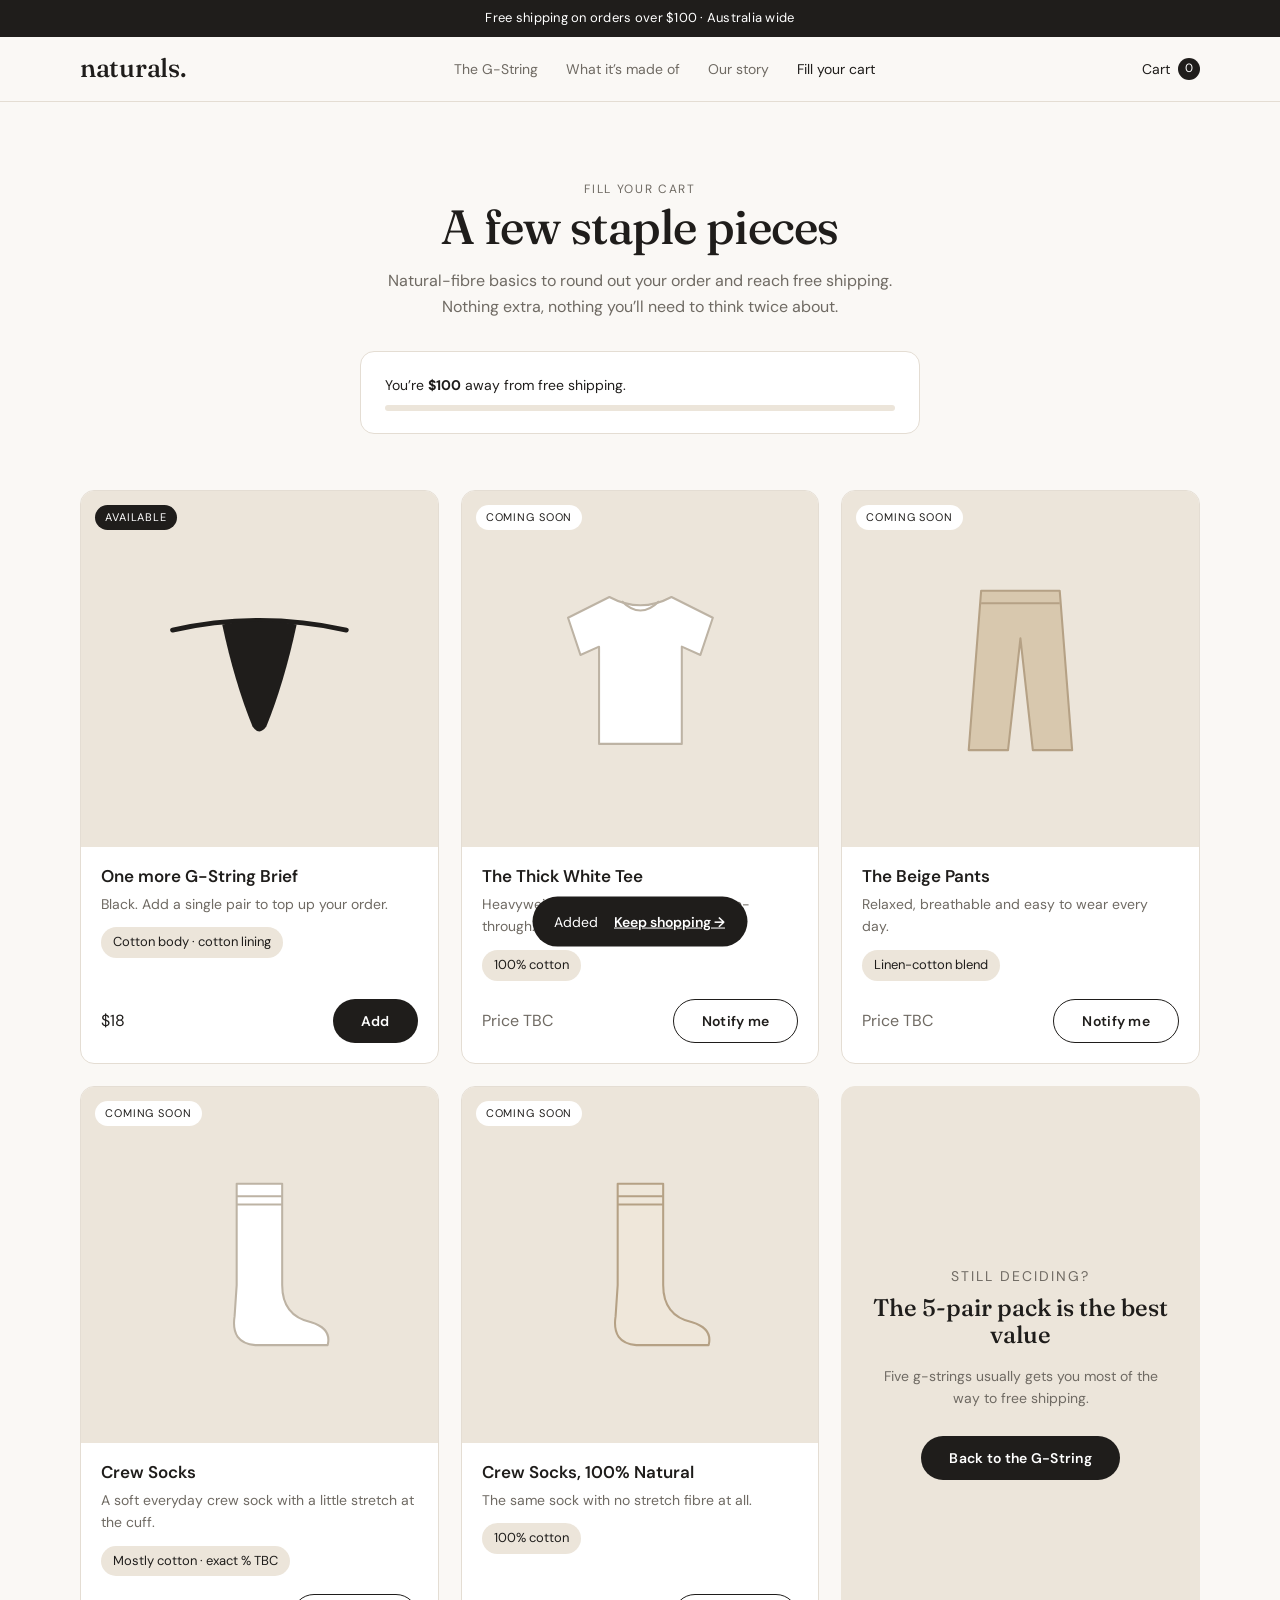
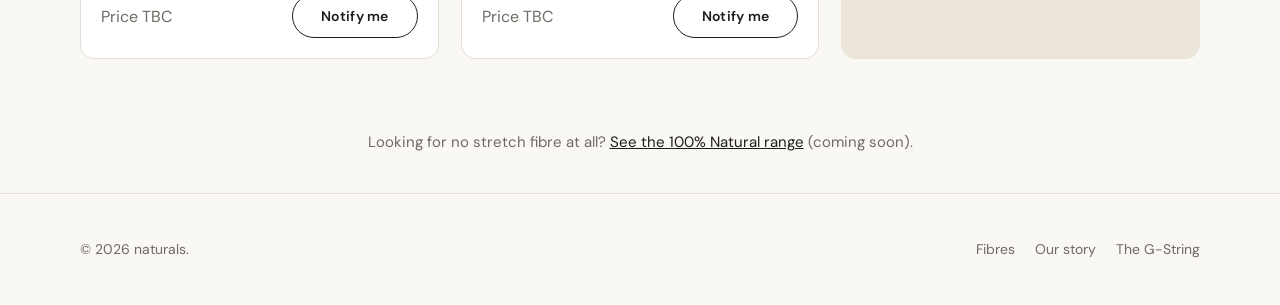
==== fill-your-cart.html @ 48fececc "Add main page and fill-your-cart page Co-Authored-By: Claude Opus 5.5 <noreply@anthropic.com> Claude" ====
<!doctype html>
<html lang="en-AU">
<head>
  <meta charset="utf-8">
  <meta name="viewport" content="width=device-width, initial-scale=1">
  <title>Fill your cart</title>
  <meta name="description" content="A few natural-fibre staple pieces to reach free shipping.">
  <link rel="preconnect" href="https://fonts.googleapis.com">
  <link rel="preconnect" href="https://fonts.gstatic.com" crossorigin>
  <link href="https://fonts.googleapis.com/css2?family=DM+Sans:wght@400;500;600&family=Fraunces:opsz,wght@9..144,400;9..144,500&display=swap" rel="stylesheet">
  <link rel="stylesheet" href="css/style.css">
</head>
<body>

  <div class="announce">Free shipping on orders over <span data-free-min>$100</span> · Australia wide</div>

  <header class="site-header">
    <div class="wrap">
      <a class="logo" href="index.html">naturals.</a>
      <nav class="nav" aria-label="Main">
        <a href="index.html">The G-String</a>
        <a href="index.html#fibres">What it’s made of</a>
        <a href="index.html#story">Our story</a>
        <a href="fill-your-cart.html" aria-current="page">Fill your cart</a>
      </nav>
      <a class="cart-link" href="fill-your-cart.html" aria-label="Cart">
        Cart <span class="cart-count" data-cart-count>0</span>
      </a>
    </div>
  </header>

  <main>
    <div class="wrap">
      <div class="page-hero">
        <p class="eyebrow">Fill your cart</p>
        <h1>A few staple pieces</h1>
        <p>Natural-fibre basics to round out your order and reach free shipping. Nothing extra, nothing you’ll need to think twice about.</p>
      </div>

      <div class="ship-card">
        <div class="ship-progress">
          <span data-ship-text>You’re <b>$100</b> away from free shipping.</span>
          <div class="bar"><i data-ship-bar></i></div>
        </div>
      </div>

      <div class="grid">
        <!-- Extra pair: available now -->
        <article class="card">
          <div class="img">
            <span class="status live">Available</span>
            <svg viewBox="0 0 300 260" aria-hidden="true">
              <path d="M24 74 Q150 46 276 74" fill="none" stroke="#1f1d1b" stroke-width="7" stroke-linecap="round"/>
              <path d="M96 66 Q150 56 204 66 Q186 150 160 214 Q150 228 140 214 Q114 150 96 66Z" fill="#1f1d1b"/>
            </svg>
          </div>
          <div class="info">
            <h3>One more G-String Brief</h3>
            <p>Black. Add a single pair to top up your order.</p>
            <span class="fibre-line">Cotton body · cotton lining</span>
            <div class="row">
              <span data-single-price>$18</span>
              <button class="btn small" type="button" data-add-single>Add</button>
            </div>
          </div>
        </article>

        <!-- Thick white tee -->
        <article class="card">
          <div class="img">
            <span class="status">Coming soon</span>
            <svg viewBox="0 0 200 200" aria-hidden="true">
              <path d="M70 30 Q100 46 130 30 L170 50 L158 86 L140 78 L140 172 L60 172 L60 78 L42 86 L30 50 Z" fill="#ffffff" stroke="#bdb3a4" stroke-width="2" stroke-linejoin="round"/>
              <path d="M82 34 Q100 52 118 34" fill="none" stroke="#bdb3a4" stroke-width="2"/>
            </svg>
          </div>
          <div class="info">
            <h3>The Thick White Tee</h3>
            <p>Heavyweight, holds its shape, never see-through.</p>
            <span class="fibre-line">100% cotton</span>
            <div class="row">
              <span style="color:var(--muted)">Price TBC</span>
              <button class="btn small secondary" type="button" data-notify>Notify me</button>
            </div>
          </div>
        </article>

        <!-- Beige linen-cotton pants -->
        <article class="card">
          <div class="img">
            <span class="status">Coming soon</span>
            <svg viewBox="0 0 200 200" aria-hidden="true">
              <path d="M62 24 L138 24 L150 178 L112 178 L100 70 L88 178 L50 178 Z" fill="#d8c8ae" stroke="#b5a185" stroke-width="2" stroke-linejoin="round"/>
              <path d="M62 36 L138 36" stroke="#b5a185" stroke-width="2"/>
            </svg>
          </div>
          <div class="info">
            <h3>The Beige Pants</h3>
            <p>Relaxed, breathable and easy to wear every day.</p>
            <span class="fibre-line">Linen-cotton blend</span>
            <div class="row">
              <span style="color:var(--muted)">Price TBC</span>
              <button class="btn small secondary" type="button" data-notify>Notify me</button>
            </div>
          </div>
        </article>

        <!-- Crew socks, mostly natural -->
        <article class="card">
          <div class="img">
            <span class="status">Coming soon</span>
            <svg viewBox="0 0 200 200" aria-hidden="true">
              <path d="M78 22 L122 22 L122 120 Q122 150 150 156 Q170 162 166 178 L96 178 Q72 176 76 150 L78 120 Z" fill="#ffffff" stroke="#bdb3a4" stroke-width="2" stroke-linejoin="round"/>
              <path d="M78 34 L122 34 M78 42 L122 42" stroke="#bdb3a4" stroke-width="2"/>
            </svg>
          </div>
          <div class="info">
            <h3>Crew Socks</h3>
            <p>A soft everyday crew sock with a little stretch at the cuff.</p>
            <span class="fibre-line">Mostly cotton · exact % TBC</span>
            <div class="row">
              <span style="color:var(--muted)">Price TBC</span>
              <button class="btn small secondary" type="button" data-notify>Notify me</button>
            </div>
          </div>
        </article>

        <!-- Crew socks, 100% cotton -->
        <article class="card">
          <div class="img">
            <span class="status">Coming soon</span>
            <svg viewBox="0 0 200 200" aria-hidden="true">
              <path d="M78 22 L122 22 L122 120 Q122 150 150 156 Q170 162 166 178 L96 178 Q72 176 76 150 L78 120 Z" fill="#efe7da" stroke="#b5a185" stroke-width="2" stroke-linejoin="round"/>
              <path d="M78 34 L122 34 M78 42 L122 42" stroke="#b5a185" stroke-width="2"/>
            </svg>
          </div>
          <div class="info">
            <h3>Crew Socks, 100% Natural</h3>
            <p>The same sock with no stretch fibre at all.</p>
            <span class="fibre-line">100% cotton</span>
            <div class="row">
              <span style="color:var(--muted)">Price TBC</span>
              <button class="btn small secondary" type="button" data-notify>Notify me</button>
            </div>
          </div>
        </article>

        <!-- Back to main -->
        <article class="card" style="background:var(--sand);border-color:var(--sand)">
          <div class="info" style="justify-content:center;text-align:center;padding:40px 28px">
            <p class="eyebrow">Still deciding?</p>
            <h3 style="font-family:var(--serif);font-size:24px;font-weight:500">The 5-pair pack is the best value</h3>
            <p style="margin:10px 0 20px">Five g-strings usually gets you most of the way to free shipping.</p>
            <a class="btn small" href="index.html" style="align-self:center">Back to the G-String</a>
          </div>
        </article>
      </div>

      <p class="quiet-link">Looking for no stretch fibre at all? <a href="#">See the 100% Natural range</a> (coming soon).</p>
    </div>
  </main>

  <footer>
    <div class="wrap">
      <span>© 2026 naturals.</span>
      <span><a href="index.html#fibres">Fibres</a><a href="index.html#story">Our story</a><a href="index.html">The G-String</a></span>
    </div>
  </footer>

  <div class="toast" role="status" aria-live="polite">
    <span data-toast-text>Added</span>
    <a href="index.html">Keep shopping →</a>
  </div>

  <script src="js/cart.js"></script>
</body>
</html>
---- css/style.css ----
/* ------------------------------------------------------------------
   Colours and fonts. Change these few lines to restyle the whole site.
------------------------------------------------------------------ */
:root {
  --bg: #faf8f5;          /* warm off-white page background */
  --surface: #ffffff;
  --sand: #ece5da;        /* soft beige for panels */
  --sand-dark: #d9cfc0;
  --ink: #1f1d1b;         /* near-black text */
  --muted: #6f6a63;       /* grey text */
  --line: #e4ddd3;        /* thin borders */
  --accent: #1f1d1b;      /* buttons */
  --radius: 14px;
  --font: "DM Sans", system-ui, -apple-system, "Segoe UI", sans-serif;
  --serif: "Fraunces", Georgia, serif;
}

* { box-sizing: border-box; }
html { scroll-behavior: smooth; }
body {
  margin: 0;
  background: var(--bg);
  color: var(--ink);
  font-family: var(--font);
  font-size: 16px;
  line-height: 1.6;
  -webkit-font-smoothing: antialiased;
}
img, svg { display: block; max-width: 100%; }
a { color: inherit; }
.wrap { max-width: 1160px; margin: 0 auto; padding: 0 20px; }

/* ---------- Announcement bar + header ---------- */
.announce {
  background: var(--ink);
  color: #fff;
  text-align: center;
  font-size: 13px;
  letter-spacing: .02em;
  padding: 8px 16px;
}
.site-header {
  position: sticky; top: 0; z-index: 10;
  background: rgba(250, 248, 245, .92);
  backdrop-filter: blur(8px);
  border-bottom: 1px solid var(--line);
}
.site-header .wrap {
  display: flex; align-items: center; justify-content: space-between;
  height: 64px; gap: 16px;
}
.logo {
  font-family: var(--serif);
  font-size: 26px; font-weight: 500;
  text-decoration: none; letter-spacing: -.01em;
}
.nav { display: flex; gap: 28px; font-size: 14px; }
.nav a { text-decoration: none; color: var(--muted); }
.nav a:hover, .nav a[aria-current="page"] { color: var(--ink); }
.cart-link {
  display: inline-flex; align-items: center; gap: 8px;
  text-decoration: none; font-size: 14px;
}
.cart-count {
  min-width: 22px; height: 22px; padding: 0 6px;
  border-radius: 11px; background: var(--ink); color: #fff;
  font-size: 12px; display: inline-flex; align-items: center; justify-content: center;
}
@media (max-width: 720px) { .nav { display: none; } }

/* ---------- Product hero ---------- */
.product {
  display: grid; grid-template-columns: 1.1fr 1fr; gap: 56px;
  padding: 48px 0 72px;
}
@media (max-width: 880px) { .product { grid-template-columns: 1fr; gap: 28px; padding-top: 24px; } }

.gallery-main {
  background: var(--sand);
  border-radius: var(--radius);
  aspect-ratio: 4 / 5;
  display: flex; align-items: center; justify-content: center;
  position: relative; overflow: hidden;
}
.gallery-main svg { width: 72%; }
.placeholder-tag {
  position: absolute; left: 14px; bottom: 14px;
  font-size: 11px; letter-spacing: .06em; text-transform: uppercase;
  background: rgba(255,255,255,.75); padding: 4px 10px; border-radius: 20px; color: var(--muted);
}
.thumbs { display: grid; grid-template-columns: repeat(4, 1fr); gap: 10px; margin-top: 10px; }
.thumb {
  background: var(--sand); border: 2px solid transparent; border-radius: 10px;
  aspect-ratio: 1; display: flex; align-items: center; justify-content: center;
  font-size: 11px; color: var(--muted); cursor: pointer; padding: 6px; text-align: center;
  font-family: inherit;
}
.thumb[aria-pressed="true"] { border-color: var(--ink); }

.eyebrow {
  font-size: 12px; letter-spacing: .14em; text-transform: uppercase; color: var(--muted);
  margin: 0 0 10px;
}
h1, h2, h3 { font-weight: 500; line-height: 1.15; margin: 0; }
h1 { font-family: var(--serif); font-size: clamp(34px, 4.6vw, 48px); letter-spacing: -.015em; }
h2 { font-family: var(--serif); font-size: clamp(28px, 3.4vw, 38px); letter-spacing: -.01em; }
h3 { font-size: 17px; font-weight: 600; }

.price { font-size: 20px; margin: 14px 0 6px; }
.price small { color: var(--muted); font-size: 14px; margin-left: 6px; }
.fibre-line {
  display: inline-block; font-size: 13px; background: var(--sand);
  border-radius: 20px; padding: 5px 12px; margin: 6px 0 18px;
}
.lede { color: var(--muted); margin: 0 0 26px; max-width: 46ch; }

.option-label {
  display: flex; justify-content: space-between; align-items: baseline;
  font-size: 14px; font-weight: 600; margin: 0 0 10px;
}
.option-label a { font-weight: 400; color: var(--muted); font-size: 13px; }
.choices { display: flex; flex-wrap: wrap; gap: 8px; margin-bottom: 24px; }
.choice input { position: absolute; opacity: 0; pointer-events: none; }
.choice span {
  display: inline-flex; align-items: center; justify-content: center;
  min-width: 52px; height: 44px; padding: 0 16px;
  border: 1px solid var(--line); border-radius: 10px; background: var(--surface);
  font-size: 14px; cursor: pointer; transition: border-color .15s;
}
.choice input:checked + span { border-color: var(--ink); box-shadow: inset 0 0 0 1px var(--ink); }
.choice input:focus-visible + span { outline: 2px solid var(--ink); outline-offset: 2px; }

.packs { display: grid; gap: 10px; margin-bottom: 24px; }
.pack input { position: absolute; opacity: 0; pointer-events: none; }
.pack > span {
  display: flex; justify-content: space-between; align-items: center; gap: 12px;
  border: 1px solid var(--line); border-radius: 12px; background: var(--surface);
  padding: 14px 16px; cursor: pointer;
}
.pack input:checked + span { border-color: var(--ink); box-shadow: inset 0 0 0 1px var(--ink); }
.pack input:focus-visible + span { outline: 2px solid var(--ink); outline-offset: 2px; }
.pack b { font-weight: 600; }
.pack .each { color: var(--muted); font-size: 13px; display: block; }
.pack .badge {
  font-size: 11px; letter-spacing: .06em; text-transform: uppercase;
  background: var(--ink); color: #fff; border-radius: 20px; padding: 3px 9px; margin-left: 8px;
}
.pack .amt { font-weight: 600; white-space: nowrap; }

.btn {
  display: inline-flex; align-items: center; justify-content: center;
  height: 54px; padding: 0 28px; width: 100%;
  border: 0; border-radius: 40px; background: var(--accent); color: #fff;
  font: 600 15px/1 var(--font); letter-spacing: .02em; cursor: pointer;
  text-decoration: none; transition: opacity .15s;
}
.btn:hover { opacity: .88; }
.btn.secondary { background: transparent; color: var(--ink); border: 1px solid var(--ink); }
.btn.small { height: 44px; font-size: 14px; width: auto; }
.btn[disabled] { background: var(--sand-dark); color: var(--muted); cursor: default; opacity: 1; }

.ticks { list-style: none; padding: 0; margin: 22px 0 0; display: grid; gap: 8px; font-size: 14px; color: var(--muted); }
.ticks li::before { content: "✓"; color: var(--ink); margin-right: 10px; }

/* Free-shipping progress */
.ship-progress { margin: 0 0 22px; font-size: 14px; }
.ship-progress .bar { height: 6px; background: var(--sand); border-radius: 6px; overflow: hidden; margin-top: 8px; }
.ship-progress .bar i { display: block; height: 100%; width: 0; background: var(--ink); border-radius: 6px; transition: width .4s ease; }

/* ---------- Sections ---------- */
section.block { padding: 80px 0; }
section.block.tint { background: var(--surface); border-top: 1px solid var(--line); border-bottom: 1px solid var(--line); }
.section-head { text-align: center; max-width: 620px; margin: 0 auto 44px; }
.section-head p { color: var(--muted); margin: 12px 0 0; }

.features { display: grid; grid-template-columns: repeat(4, 1fr); gap: 20px; }
@media (max-width: 880px) { .features { grid-template-columns: repeat(2, 1fr); } }
@media (max-width: 480px) { .features { grid-template-columns: 1fr; } }
.feature { background: var(--bg); border-radius: var(--radius); padding: 26px 22px; }
.feature .icon {
  width: 44px; height: 44px; border-radius: 50%; background: var(--sand);
  display: flex; align-items: center; justify-content: center; margin-bottom: 16px;
}
.feature p { color: var(--muted); font-size: 14px; margin: 8px 0 0; }

/* Fibre table */
.fibres { display: grid; grid-template-columns: 1fr 1fr; gap: 48px; align-items: start; }
@media (max-width: 880px) { .fibres { grid-template-columns: 1fr; } }
.fibre-table { width: 100%; border-collapse: collapse; background: var(--surface); border-radius: var(--radius); overflow: hidden; font-size: 15px; }
.fibre-table th, .fibre-table td { text-align: left; padding: 16px 18px; border-bottom: 1px solid var(--line); vertical-align: top; }
.fibre-table tr:last-child td { border-bottom: 0; }
.fibre-table th { font-size: 12px; letter-spacing: .1em; text-transform: uppercase; color: var(--muted); font-weight: 500; background: var(--sand); }
.fibre-table td small { display: block; color: var(--muted); font-size: 13px; margin-top: 2px; }
.note { font-size: 13px; color: var(--muted); margin-top: 14px; }
.why { background: var(--sand); border-radius: var(--radius); padding: 28px; }
.why p { margin: 10px 0 0; color: #4c4842; }

/* Story */
.story { display: grid; grid-template-columns: 1fr 1.3fr; gap: 56px; align-items: center; }
@media (max-width: 880px) { .story { grid-template-columns: 1fr; gap: 28px; } }
.story-img { background: var(--sand); border-radius: var(--radius); aspect-ratio: 1; position: relative; display: flex; align-items: center; justify-content: center; }
.story-text p { color: #4c4842; margin: 16px 0 0; }
.story-text p.pull { font-family: var(--serif); font-size: 22px; line-height: 1.4; color: var(--ink); }

/* Reviews */
.reviews { display: grid; grid-template-columns: repeat(3, 1fr); gap: 20px; }
@media (max-width: 880px) { .reviews { grid-template-columns: 1fr; } }
.review { background: var(--surface); border: 1px solid var(--line); border-radius: var(--radius); overflow: hidden; }
.review .photo { background: var(--sand); aspect-ratio: 4 / 3; display: flex; align-items: center; justify-content: center; color: var(--muted); font-size: 13px; position: relative; }
.review .body { padding: 20px; }
.stars { letter-spacing: 2px; font-size: 14px; }
.review p { margin: 10px 0 14px; font-size: 15px; }
.review .meta { display: flex; flex-wrap: wrap; gap: 6px; font-size: 12px; }
.review .meta span { background: var(--bg); border-radius: 20px; padding: 3px 10px; color: var(--muted); }
.review .who { font-size: 13px; font-weight: 600; margin-top: 14px; }
.review .who em { font-style: normal; font-weight: 400; color: var(--muted); }

/* Size guide + shipping */
.two-col { display: grid; grid-template-columns: 1fr 1fr; gap: 48px; }
@media (max-width: 880px) { .two-col { grid-template-columns: 1fr; } }
.size-table { width: 100%; border-collapse: collapse; font-size: 14px; margin-top: 18px; }
.size-table th, .size-table td { padding: 10px 8px; border-bottom: 1px solid var(--line); text-align: left; }
.size-table th { font-weight: 600; }
.plain-list { padding-left: 18px; color: #4c4842; margin: 18px 0 0; }
.plain-list li { margin-bottom: 8px; }

/* Fill-your-cart page */
.page-hero { text-align: center; padding: 64px 0 32px; }
.page-hero p { color: var(--muted); max-width: 520px; margin: 14px auto 0; }
.ship-card { max-width: 560px; margin: 0 auto 56px; background: var(--surface); border: 1px solid var(--line); border-radius: var(--radius); padding: 22px 24px; }
.ship-card .ship-progress { margin: 0; }
.grid { display: grid; grid-template-columns: repeat(3, 1fr); gap: 22px; }
@media (max-width: 880px) { .grid { grid-template-columns: repeat(2, 1fr); } }
@media (max-width: 520px) { .grid { grid-template-columns: 1fr; } }
.card { background: var(--surface); border: 1px solid var(--line); border-radius: var(--radius); overflow: hidden; display: flex; flex-direction: column; }
.card .img { background: var(--sand); aspect-ratio: 1; display: flex; align-items: center; justify-content: center; position: relative; }
.card .img svg { width: 58%; }
.card .info { padding: 20px; display: flex; flex-direction: column; gap: 6px; flex: 1; }
.card .info p { margin: 0; color: var(--muted); font-size: 14px; }
.card .fibre-line { align-self: flex-start; margin: 6px 0 12px; }
.card .row { display: flex; justify-content: space-between; align-items: center; margin-top: auto; gap: 10px; }
.status {
  position: absolute; top: 14px; left: 14px;
  font-size: 11px; letter-spacing: .08em; text-transform: uppercase;
  background: var(--surface); border-radius: 20px; padding: 4px 10px;
}
.status.live { background: var(--ink); color: #fff; }
.quiet-link { text-align: center; padding: 56px 0 24px; color: var(--muted); font-size: 15px; }
.quiet-link a { color: var(--ink); }

/* Toast */
.toast {
  position: fixed; left: 50%; bottom: 24px; transform: translate(-50%, 140%);
  background: var(--ink); color: #fff; border-radius: 40px; padding: 14px 22px;
  font-size: 14px; display: flex; gap: 16px; align-items: center;
  transition: transform .3s ease; z-index: 50; max-width: calc(100% - 32px);
}
.toast.show { transform: translate(-50%, 0); }
.toast a { color: #fff; font-weight: 600; white-space: nowrap; }

/* Footer */
footer { border-top: 1px solid var(--line); padding: 44px 0; font-size: 14px; color: var(--muted); }
footer .wrap { display: flex; justify-content: space-between; flex-wrap: wrap; gap: 16px; }
footer a { text-decoration: none; margin-left: 20px; }
footer a:first-child { margin-left: 0; }
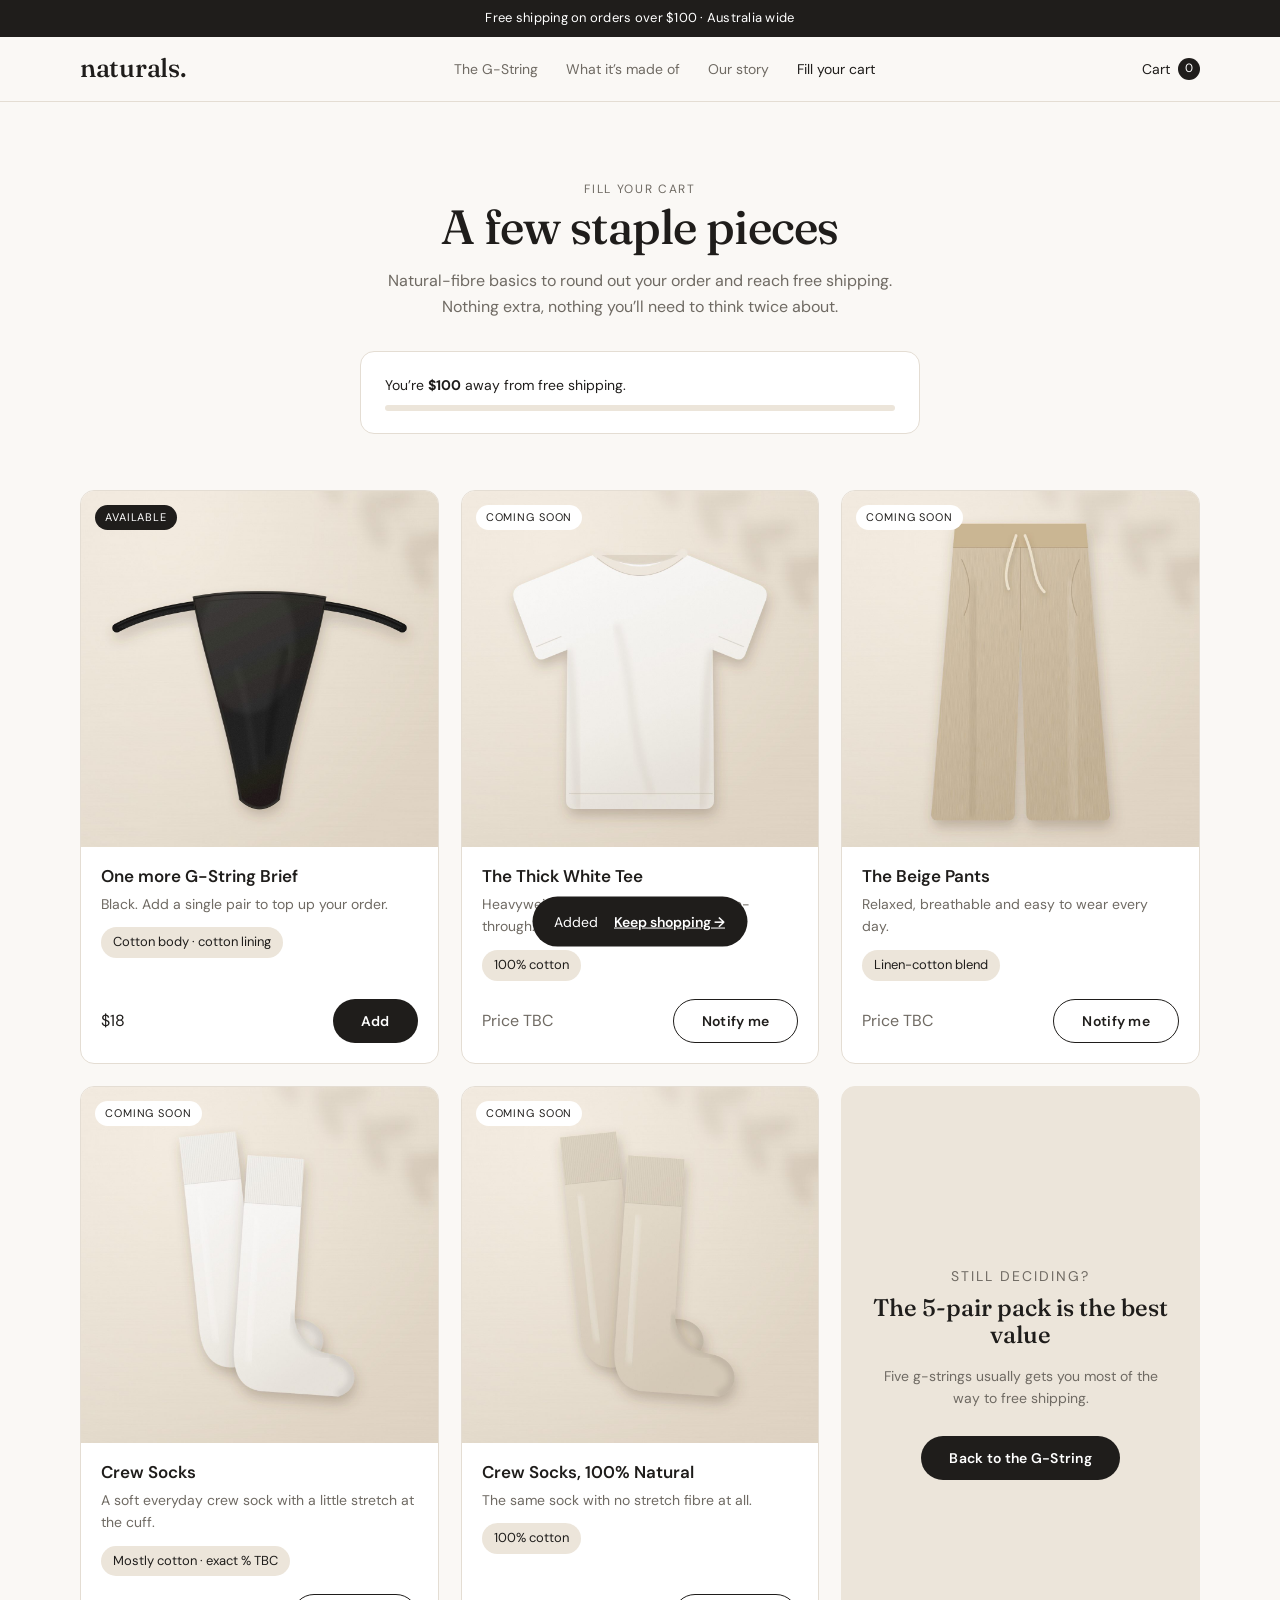
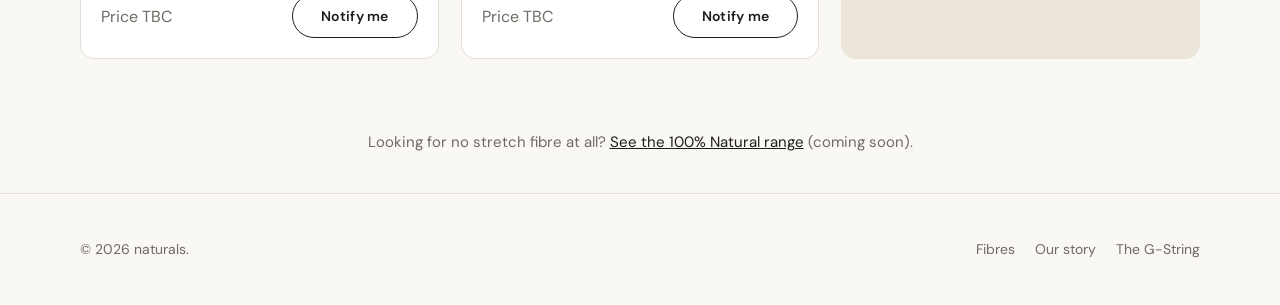
==== commit ffe8a080: "Add sample product images Co-Authored-By: Claude Opus 5.5 <noreply@anthropic.com> Claude-Session: ht" ====
--- a/fill-your-cart.html
+++ b/fill-your-cart.html
@@ -49,10 +49,7 @@
         <article class="card">
           <div class="img">
             <span class="status live">Available</span>
-            <svg viewBox="0 0 300 260" aria-hidden="true">
-              <path d="M24 74 Q150 46 276 74" fill="none" stroke="#1f1d1b" stroke-width="7" stroke-linecap="round"/>
-              <path d="M96 66 Q150 56 204 66 Q186 150 160 214 Q150 228 140 214 Q114 150 96 66Z" fill="#1f1d1b"/>
-            </svg>
+            <img src="images/gstring-front.jpg" alt="Black g-string" loading="lazy">
           </div>
           <div class="info">
             <h3>One more G-String Brief</h3>
@@ -69,10 +66,7 @@
         <article class="card">
           <div class="img">
             <span class="status">Coming soon</span>
-            <svg viewBox="0 0 200 200" aria-hidden="true">
-              <path d="M70 30 Q100 46 130 30 L170 50 L158 86 L140 78 L140 172 L60 172 L60 78 L42 86 L30 50 Z" fill="#ffffff" stroke="#bdb3a4" stroke-width="2" stroke-linejoin="round"/>
-              <path d="M82 34 Q100 52 118 34" fill="none" stroke="#bdb3a4" stroke-width="2"/>
-            </svg>
+            <img src="images/tee.jpg" alt="Thick white cotton tee" loading="lazy">
           </div>
           <div class="info">
             <h3>The Thick White Tee</h3>
@@ -89,10 +83,7 @@
         <article class="card">
           <div class="img">
             <span class="status">Coming soon</span>
-            <svg viewBox="0 0 200 200" aria-hidden="true">
-              <path d="M62 24 L138 24 L150 178 L112 178 L100 70 L88 178 L50 178 Z" fill="#d8c8ae" stroke="#b5a185" stroke-width="2" stroke-linejoin="round"/>
-              <path d="M62 36 L138 36" stroke="#b5a185" stroke-width="2"/>
-            </svg>
+            <img src="images/pants.jpg" alt="Beige linen-cotton pants" loading="lazy">
           </div>
           <div class="info">
             <h3>The Beige Pants</h3>
@@ -109,10 +100,7 @@
         <article class="card">
           <div class="img">
             <span class="status">Coming soon</span>
-            <svg viewBox="0 0 200 200" aria-hidden="true">
-              <path d="M78 22 L122 22 L122 120 Q122 150 150 156 Q170 162 166 178 L96 178 Q72 176 76 150 L78 120 Z" fill="#ffffff" stroke="#bdb3a4" stroke-width="2" stroke-linejoin="round"/>
-              <path d="M78 34 L122 34 M78 42 L122 42" stroke="#bdb3a4" stroke-width="2"/>
-            </svg>
+            <img src="images/socks.jpg" alt="White crew socks" loading="lazy">
           </div>
           <div class="info">
             <h3>Crew Socks</h3>
@@ -129,10 +117,7 @@
         <article class="card">
           <div class="img">
             <span class="status">Coming soon</span>
-            <svg viewBox="0 0 200 200" aria-hidden="true">
-              <path d="M78 22 L122 22 L122 120 Q122 150 150 156 Q170 162 166 178 L96 178 Q72 176 76 150 L78 120 Z" fill="#efe7da" stroke="#b5a185" stroke-width="2" stroke-linejoin="round"/>
-              <path d="M78 34 L122 34 M78 42 L122 42" stroke="#b5a185" stroke-width="2"/>
-            </svg>
+            <img src="images/socks-cotton.jpg" alt="Oat 100% cotton crew socks" loading="lazy">
           </div>
           <div class="info">
             <h3>Crew Socks, 100% Natural</h3>
--- a/css/style.css
+++ b/css/style.css
@@ -263,3 +263,11 @@
 footer .wrap { display: flex; justify-content: space-between; flex-wrap: wrap; gap: 16px; }
 footer a { text-decoration: none; margin-left: 20px; }
 footer a:first-child { margin-left: 0; }
+
+/* ---------- Product images ---------- */
+.gallery-main img, .story-img img, .card .img img, .thumb img {
+  width: 100%; height: 100%; object-fit: cover;
+}
+.story-img, .card .img { overflow: hidden; }
+.thumb { padding: 0; overflow: hidden; }
+.sr-only { position: absolute; width: 1px; height: 1px; overflow: hidden; clip: rect(0 0 0 0); white-space: nowrap; }
